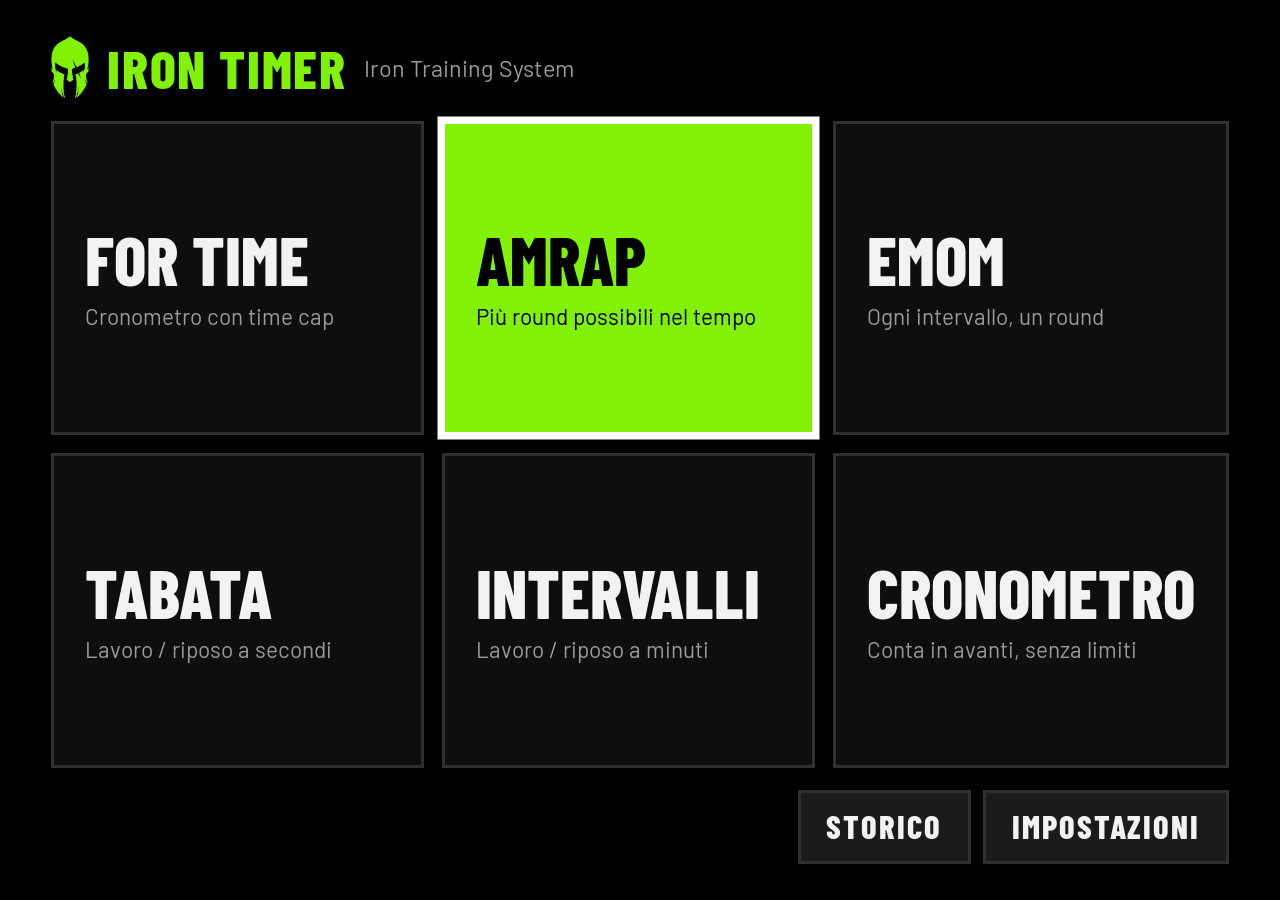
==== tv.html @ e8c1ac59 "Versione Fire TV: timer col telecomando e app da installare Co-Authored-By: Claude Opus 5.5 <noreply" ====
<!doctype html>
<html lang="it">
<head>
<meta charset="utf-8">
<meta name="viewport" content="width=device-width,initial-scale=1">
<title>Iron Timer TV</title>
<meta name="theme-color" content="#000000">
<link rel="icon" href="img/icon-192.png">
<link href="https://fonts.googleapis.com/css2?family=Barlow+Condensed:wght@600;700;800&family=Barlow:wght@500&display=swap" rel="stylesheet">
<style>
/* Fire TV: everything is sized from the screen and kept inside a safe margin for TVs that crop the edges */
:root{--g:#81F105;--red:#ff4433;--p:#0e0e0e;--p2:#1b1b1b;--b:#303030;--t:#f2f2f2;--m:#9a9a9a;
  --cond:'Barlow Condensed','Arial Narrow',sans-serif;--body:'Barlow',sans-serif}
*{box-sizing:border-box}
html,body{margin:0;height:100%;background:#000;color:var(--t);font-family:var(--body);overflow:hidden;cursor:none}
button,input{font:inherit;color:inherit;background:none;border:0;outline:none;margin:0}
.view{position:absolute;inset:0;padding:4vh 4vw;display:none;flex-direction:column;gap:2.4vh}
.view.on{display:flex}
.top{display:flex;align-items:center;gap:1.4vw;flex:none}
.top img{height:7vh}
.top h1{margin:0;font:800 6vh/1 var(--cond);letter-spacing:.03em;color:var(--g);text-transform:uppercase}
.top span{font-size:2.6vh;color:var(--m)}
.hint{flex:none;font-size:2.4vh;color:var(--m);text-align:center}
.btn{background:var(--p2);border:.35vh solid var(--b);font:800 3.6vh/1.1 var(--cond);letter-spacing:.06em;text-transform:uppercase;padding:1.8vh 2vw}
.go{background:var(--g);border-color:var(--g);color:#000}
.rec{background:var(--p2)}
.f:focus{background:var(--g);border-color:#fff;color:#000;box-shadow:0 0 0 .5vh #fff}
.f.danger:focus{background:var(--red);color:#fff}

/* home */
#modes{flex:1;min-height:0;display:grid;grid-template-columns:repeat(3,1fr);grid-template-rows:repeat(2,1fr);gap:2vh 1.4vw}
.mode{display:flex;flex-direction:column;justify-content:center;text-align:left;background:var(--p);border:.35vh solid var(--b);padding:0 2.4vw}
.mode b{font:800 7.5vh/1 var(--cond);text-transform:uppercase}
.mode span{font-size:2.5vh;color:var(--m);margin-top:1vh}
.mode:focus span{color:#000}
.row{display:flex;gap:1vw;flex:none;align-items:stretch}
#presets{flex:1;min-width:0;display:flex;gap:1vw;overflow:hidden}
#presets .btn{white-space:nowrap}

/* setup */
.sumain{flex:1;min-height:0;display:flex;gap:2vw}
#fields{flex:1;min-width:0;display:flex;justify-content:space-evenly;align-items:center;gap:1.5vw;background:var(--p);border:.35vh solid var(--b);padding:0 1vw}
.fd{display:flex;flex-direction:column;align-items:center;gap:2.4vh}
.fd label{font:700 3.2vh/1 var(--cond);letter-spacing:.1em;text-transform:uppercase;color:var(--m)}
.boxes{display:flex;align-items:center;font-family:var(--cond);font-weight:800;line-height:1}
.boxes>i{font-style:normal;color:var(--m);width:.3em;text-align:center}
.spin{position:relative;width:1.25em;padding:.12em 0;text-align:center;background:var(--p2);border:.35vh solid transparent;font-variant-numeric:tabular-nums}
.spin small{display:block;font:600 .17em/1 var(--cond);letter-spacing:.08em;color:var(--m);margin-top:.4em;text-transform:uppercase}
.spin:focus small{color:#000}
.spin.dim{color:var(--m)}
.spin.dim:focus{color:#000}
.spin:focus::before,.spin:focus::after{position:absolute;left:0;right:0;font-size:.3em;color:var(--g)}
.spin:focus::before{content:'▲';top:-1.25em}
.spin:focus::after{content:'▼';bottom:-1.25em}
.side{flex:none;width:24vw;display:flex;flex-direction:column;gap:1.6vh}
.side .go{flex:1;font-size:6vh}
.txt{background:var(--p2);border:.35vh solid var(--b);padding:1.6vh 1vw;font-size:2.8vh;width:100%;user-select:text}
.txt::placeholder{color:var(--m)}
.txt:focus{border-color:var(--g);box-shadow:0 0 0 .5vh var(--g)}

/* run */
#run{padding:3vh 4vw;gap:1vh}
#run.rest{background:#2a0705}
#run.prep{background:#0d1a00}
.rtop{display:flex;justify-content:space-between;align-items:center;flex:none;font:700 4.4vh/1 var(--cond);color:var(--m);text-transform:uppercase}
.rtop img{height:7vh}
.rmid{flex:1;min-height:0;display:flex;flex-direction:column;align-items:center;justify-content:center}
#phase{font:800 9vh/1 var(--cond);letter-spacing:.06em;color:var(--g);text-transform:uppercase}
#big{font:800 34vw/.92 var(--cond);font-variant-numeric:tabular-nums;color:var(--g);white-space:nowrap;font-size:min(34vw,54vh)}
#big.long{font-size:min(25vw,50vh)}
#run.rest #big,#run.rest #phase{color:var(--red)}
#run.prep #big{color:#fff}
#run.paused #big{opacity:.45}
#sub{font:700 7vh/1.1 var(--cond);min-height:7.7vh;text-transform:uppercase}
#sub2{font:600 4vh/1.1 var(--cond);color:var(--m);min-height:4.4vh}
#prog{flex:none;display:grid;gap:.4vw;height:1.6vh}
#prog i{background:var(--p2)}
#prog i.on{background:var(--g)}
#prog i.cur{background:#fff}
.rbtn{flex:none;display:flex;justify-content:center;gap:1.5vw}
.rbtn .btn{min-width:18vw;font-size:4.4vh;padding:1.6vh 2vw}

/* result, lists */
.res{flex:1;min-height:0;display:flex;flex-direction:column;align-items:center;justify-content:center;gap:2.6vh}
#resBig{font:800 22vh/1 var(--cond);color:var(--g)}
#resSplits{font:600 3vh/1.2 var(--cond);color:var(--m);text-align:center;max-width:90%}
#resReps{display:flex;gap:3vw}
#resReps .boxes{font-size:11vh}
.res .txt{width:50vw}
.scroll{flex:1;min-height:0;overflow:hidden;display:flex;flex-direction:column;gap:1vh}
.item{flex:none;display:flex;align-items:center;gap:2vw;text-align:left;background:var(--p);border:.35vh solid var(--b);padding:1.6vh 2vw}
.item div{flex:1;min-width:0}
.item b{display:block;font:700 4vh/1.1 var(--cond);text-transform:uppercase}
.item span{font-size:2.4vh;color:var(--m)}
.item:focus span{color:#000}
.item em{flex:none;font:800 5vh/1 var(--cond);font-style:normal;color:var(--g)}
.item:focus em{color:#000}
.empty{margin:auto;font-size:3.4vh;color:var(--m)}
.sett{display:flex;align-items:center;gap:1vw}
.sett>span{width:26vw;font:700 3.6vh/1 var(--cond);text-transform:uppercase}
.btn.sel{border-color:var(--g);color:var(--g)}
.btn.sel:focus{color:#000}
#toast{position:fixed;left:50%;bottom:6vh;transform:translateX(-50%);background:#fff;color:#000;font:700 3.4vh/1 var(--cond);padding:1.8vh 2.4vw;display:none;z-index:9}
#toast.on{display:block}
</style>
</head>
<body>

<section class="view" id="home">
  <div class="top"><img src="img/helmet.png" alt=""><h1>Iron Timer</h1><span>Iron Training System</span></div>
  <div id="modes"></div>
  <div class="row">
    <div id="presets"></div>
    <button class="btn f" id="toHist">Storico</button>
    <button class="btn f" id="toSett">Impostazioni</button>
  </div>
</section>

<section class="view" id="setup">
  <div class="top"><img src="img/helmet.png" alt=""><h1 id="suTitle"></h1><span id="suDesc"></span></div>
  <div class="sumain">
    <div id="fields"></div>
    <div class="side">
      <button class="btn go f" id="suStart">Avvia</button>
      <input class="txt f" id="suName" placeholder="Nome WOD (facoltativo)" maxlength="40">
      <button class="btn f" id="suSave">Salva preset</button>
      <button class="btn f danger" id="suDel" hidden>Elimina preset</button>
    </div>
  </div>
  <div class="hint" id="suHint">▲▼ cambia il valore &nbsp;·&nbsp; ◀▶ passa al campo successivo &nbsp;·&nbsp; Indietro per uscire</div>
</section>

<section class="view" id="run">
  <div class="rtop"><span id="runLbl"></span><img src="img/helmet.png" alt=""></div>
  <div class="rmid">
    <div id="phase"></div>
    <div id="big"></div>
    <div id="sub"></div>
    <div id="sub2"></div>
  </div>
  <div id="prog"></div>
  <div class="rbtn">
    <button class="btn f" id="runRound">+ Round</button>
    <button class="btn f" id="runPause">Pausa</button>
    <button class="btn f danger" id="runStop">Stop</button>
  </div>
</section>

<section class="view" id="result">
  <div class="top"><img src="img/helmet.png" alt=""><h1 id="resTitle"></h1></div>
  <div class="res">
    <div id="resBig"></div>
    <div id="resSplits"></div>
    <div id="resReps"></div>
    <input class="txt f" id="resNotes" placeholder="Note: RX, 43 kg, scaled…" maxlength="80">
    <div class="row">
      <button class="btn go f" id="resSave">Salva nello storico</button>
      <button class="btn f" id="resDiscard">Non salvare</button>
    </div>
  </div>
</section>

<section class="view" id="hist">
  <div class="top"><img src="img/helmet.png" alt=""><h1>Storico</h1><span>OK due volte per eliminare</span></div>
  <div class="scroll" id="histList"></div>
</section>

<section class="view" id="sett">
  <div class="top"><img src="img/helmet.png" alt=""><h1>Impostazioni</h1></div>
  <div class="scroll" style="gap:3vh;justify-content:center">
    <div class="sett"><span>Conto alla rovescia</span><div class="row" id="setCd"></div></div>
    <div class="sett"><span>Beep</span><div class="row" id="setBeep"></div></div>
    <div class="sett"><span>Voce</span><div class="row" id="setVoice"></div></div>
    <div class="sett"><span>Prova audio</span><button class="btn f" id="setTest">Fai sentire</button></div>
    <div class="sett"><span>Storico</span><button class="btn f danger" id="setClear">Cancella tutto</button></div>
  </div>
</section>

<div id="toast"></div>
<script src="tv.js"></script>
</body>
</html>
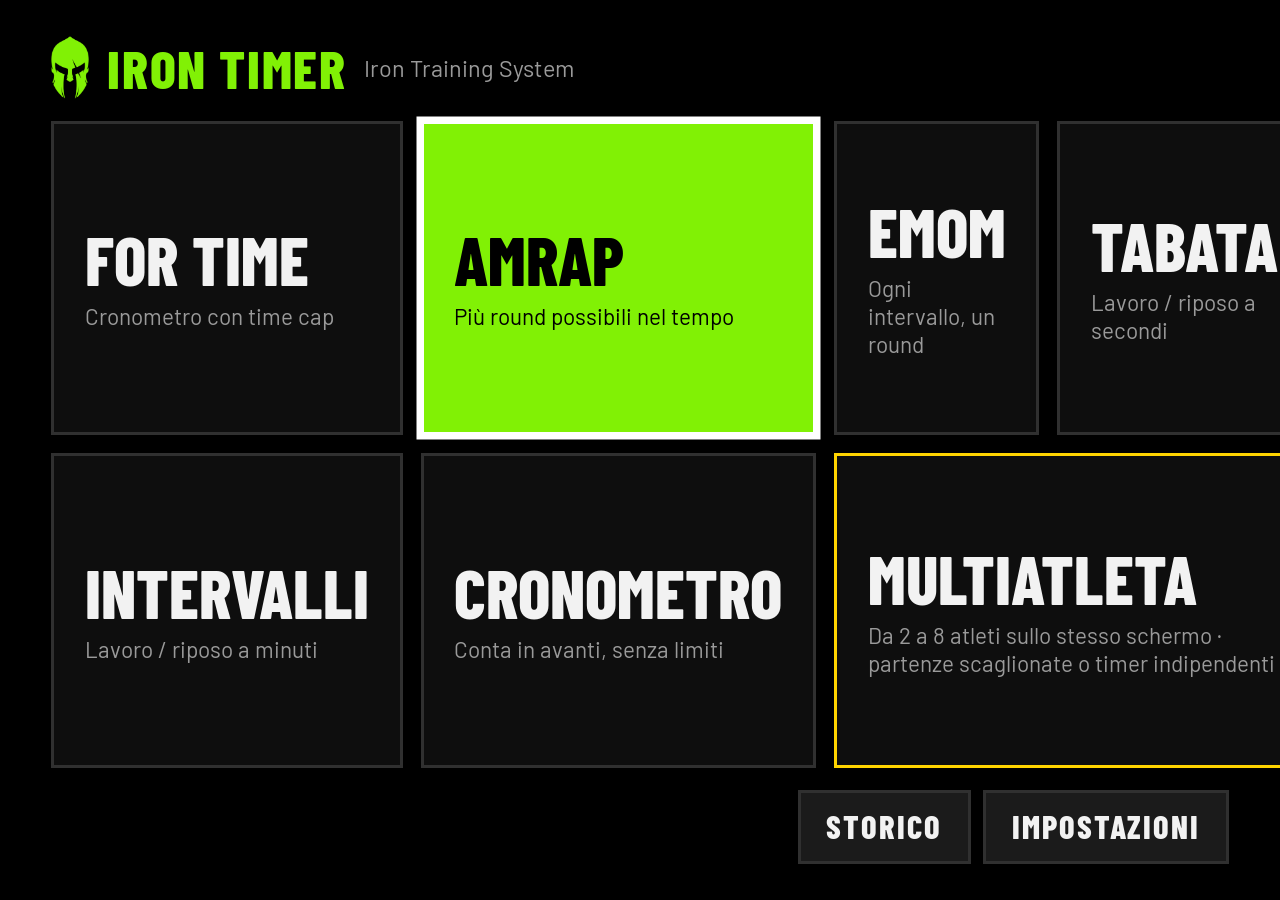
==== commit 95c7b2e3: "Fire TV: modalità Multiatleta (2-8 atleti, partenze scaglionate o libere, lampeggio del riquadro) Co" ====
--- a/tv.html
+++ b/tv.html
@@ -103,6 +103,7 @@
 #toast{position:fixed;left:50%;bottom:6vh;transform:translateX(-50%);background:#fff;color:#000;font:700 3.4vh/1 var(--cond);padding:1.8vh 2.4vw;display:none;z-index:9}
 #toast.on{display:block}
 </style>
+<link rel="stylesheet" href="multi.css">
 </head>
 <body>
 
@@ -178,5 +179,6 @@
 
 <div id="toast"></div>
 <script src="tv.js"></script>
+<script src="multi.js"></script>
 </body>
 </html>
--- a/multi.css
+++ b/multi.css
@@ -0,0 +1,71 @@
+/* Iron Timer TV — Multiatleta (the other screens are untouched) */
+:root{--y:#ffd400}
+#modes{grid-template-columns:repeat(4,1fr)}
+#modes .mode.multi{grid-column:span 2;border-color:var(--y)}
+.lab{font:700 3vh/1 var(--cond);letter-spacing:.1em;text-transform:uppercase;color:var(--m)}
+.note{font-size:2.3vh;color:var(--m);line-height:1.3}
+
+/* setup */
+.msmain{flex:1;min-height:0;display:flex;gap:2vw}
+.mscol{flex:1;min-width:0;display:flex;flex-direction:column;gap:2vh;background:var(--p);border:.35vh solid var(--b);padding:3vh 2vw}
+#msN .btn{flex:1;padding:1.4vh 0;font-size:5vh;text-align:center}
+#msType .btn{flex:1}
+#msStag{display:flex;flex-direction:column;gap:2vh}
+#msWod{text-align:left;font-size:4.4vh}
+#msEvery{font-size:9vh}
+#msNames{flex:1;display:grid;grid-template-columns:1fr 1fr;grid-auto-rows:min-content;gap:1.2vh 1vw}
+#msNames .txt{font-size:2.6vh;padding:1.3vh 1vw}
+#msPresets{flex:none;display:flex;gap:1vw;overflow:hidden;min-height:0}
+#msPresets .btn{white-space:nowrap;font-size:3vh;padding:1.4vh 1.4vw}
+
+/* mode picker */
+#mpModes{flex:1;min-height:0;display:grid;grid-template-columns:repeat(3,1fr);grid-template-rows:repeat(2,1fr);gap:2vh 1.4vw}
+
+/* run */
+#multi{padding:2vh 2vw;gap:1.2vh}
+#multi .rtop{font-size:3.6vh}
+#multi .rtop img{height:5vh}
+#mgrid{flex:1;min-height:0;display:grid;gap:1vh .8vw}
+.tile{position:relative;display:flex;flex-direction:column;align-items:center;justify-content:center;overflow:hidden;
+  background:var(--p);border:.5vh solid var(--b);padding:1vh;color:var(--t);font-family:var(--cond)}
+.tile .tn{position:absolute;top:1.2vh;left:1.2vw;right:45%;display:flex;gap:.6vw;align-items:center;font-weight:800;font-size:var(--fl);line-height:1;text-transform:uppercase;white-space:nowrap;overflow:hidden}
+.tile .tn i{font-style:normal;background:var(--t);color:#000;padding:.1em .3em}
+.tile .tn b{overflow:hidden;text-overflow:ellipsis}
+.tile .tmd{position:absolute;top:1.4vh;right:1.2vw;max-width:52%;font-weight:700;font-size:calc(var(--fl)*.78);line-height:1;color:var(--m);text-transform:uppercase;white-space:nowrap;overflow:hidden;text-overflow:ellipsis}
+.tile .tph{font-weight:800;font-size:var(--fp);line-height:1;letter-spacing:.08em;text-transform:uppercase;color:var(--g);min-height:1em}
+.tile .tbig{font-weight:800;font-size:var(--fs);line-height:.95;font-variant-numeric:tabular-nums;color:var(--g);white-space:nowrap}
+.tile .tbig.long{font-size:calc(var(--fs)*.72)}
+.tile .tsub{font-weight:700;font-size:calc(var(--fp)*.85);line-height:1.1;text-transform:uppercase;min-height:1.1em}
+.tile .tbar{position:absolute;left:0;bottom:0;height:1vh;background:var(--g);width:0}
+
+/* selected athlete: white frame, the colours keep showing the athlete's state */
+#mgrid .tile:focus{background:var(--p);border-color:var(--b);color:var(--t);box-shadow:none;outline:.7vh solid #fff;outline-offset:.3vh}
+#mgrid .tile.idle .tbig{color:var(--t)}
+#mgrid .tile.wait{opacity:.5}
+#mgrid .tile.wait .tbig,#mgrid .tile.wait .tph{color:var(--m)}
+#mgrid .tile.paused .tbig{opacity:.45}
+#mgrid .tile.paused .tph{color:var(--t)}
+#mgrid .tile.rest{background:#2a0705}
+#mgrid .tile.rest .tbig,#mgrid .tile.rest .tph{color:var(--red)}
+#mgrid .tile.cdb{background:#2b2500;border-color:var(--y);box-shadow:0 0 0 .6vh var(--y)}
+#mgrid .tile.cdb .tbig,#mgrid .tile.cdb .tph{color:var(--y)}
+#mgrid .tile.cdb .tbig{font-size:var(--fc)}
+#mgrid .tile.done{background:#0d1a00;border-color:var(--g)}
+#mgrid .tile.done .tbig{color:#fff}
+/* flashes */
+#mgrid .tile.last{background:#fff;border-color:#fff}
+#mgrid .tile.yfull{background:var(--y);border-color:var(--y)}
+#mgrid .tile.gfull{background:var(--g);border-color:var(--g)}
+#mgrid .tile.rfull{background:var(--red);border-color:var(--red)}
+#mgrid .tile.last *,#mgrid .tile.yfull *,#mgrid .tile.gfull *,#mgrid .tile.rfull *{color:#000!important}
+#mgrid .tile.last .tn i,#mgrid .tile.yfull .tn i,#mgrid .tile.gfull .tn i,#mgrid .tile.rfull .tn i{background:#000;color:#fff!important}
+#mgrid .tile.last .tbar,#mgrid .tile.gfull .tbar{background:#000}
+
+/* athlete / general menu */
+#mmenu{position:absolute;inset:0;background:rgba(0,0,0,.72);display:flex;align-items:center;justify-content:center;z-index:5}
+#mmenu[hidden]{display:none}
+#mmenu .mbox{background:var(--p);border:.4vh solid var(--g);padding:4vh 3vw;display:flex;flex-direction:column;gap:2.4vh;min-width:44vw}
+#mmenu h2{margin:0;font:800 5.4vh/1 var(--cond);text-transform:uppercase;color:var(--g)}
+#mmBtns{display:flex;flex-direction:column;gap:1.4vh}
+#mmBtns .btn{font-size:4vh;text-align:left}
+#mset [hidden]{display:none!important}
